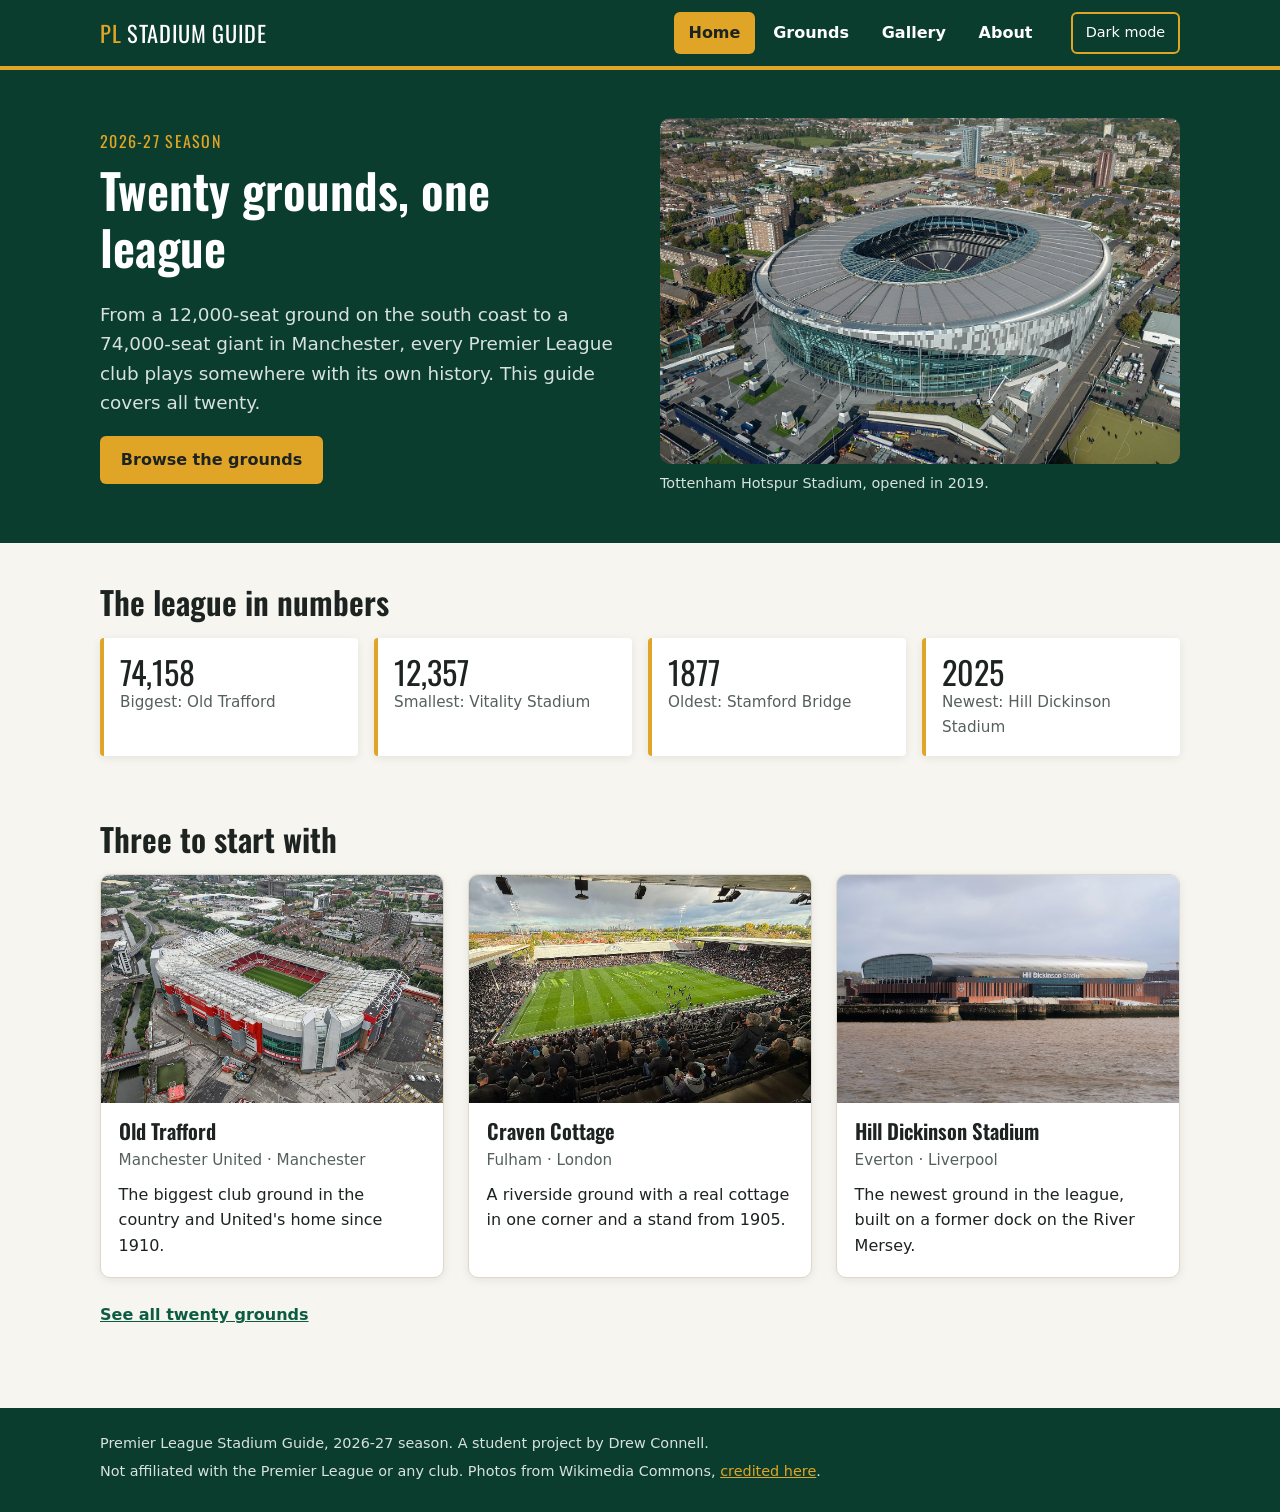
==== index.html @ 8a4874b9 "Build stadium guide site" ====
<!DOCTYPE html>
<html lang="en">
<head>
  <meta charset="UTF-8">
  <meta name="viewport" content="width=device-width, initial-scale=1.0">
  <meta name="description" content="A guide to all twenty Premier League stadiums for the 2026-27 season.">
  <title>Home | Premier League Stadium Guide</title>
  <link rel="preconnect" href="https://fonts.googleapis.com">
  <link rel="preconnect" href="https://fonts.gstatic.com" crossorigin>
  <link href="https://fonts.googleapis.com/css2?family=Oswald:wght@500;600&display=swap" rel="stylesheet">
  <link rel="stylesheet" href="css/style.css">
</head>
<body>
  <a class="skip-link" href="#main">Skip to main content</a>

  <!-- Site header: identical on every page -->
  <header class="site-header">
    <div class="container header-inner">
      <a class="site-logo" href="index.html">PL <span>Stadium Guide</span></a>

      <button class="nav-toggle" type="button" aria-expanded="false" aria-controls="site-nav">
        <span class="nav-toggle-bar" aria-hidden="true"></span>
        <span class="visually-hidden">Menu</span>
      </button>

      <nav class="site-nav" id="site-nav" aria-label="Main">
        <ul class="nav-list">
          <li><a href="index.html" aria-current="page">Home</a></li>
          <li><a href="grounds.html">Grounds</a></li>
          <li><a href="gallery.html">Gallery</a></li>
          <li><a href="about.html">About</a></li>
        </ul>
      </nav>

      <button class="theme-toggle" type="button" aria-pressed="false">Dark mode</button>
    </div>
  </header>

  <main id="main">
    <section class="hero">
      <div class="container hero-inner">
        <div class="hero-text">
          <p class="eyebrow">2026-27 season</p>
          <h1>Twenty grounds, one league</h1>
          <p class="lead">From a 12,000-seat ground on the south coast to a 74,000-seat giant in Manchester, every Premier League club plays somewhere with its own history. This guide covers all twenty.</p>
          <a class="button" href="grounds.html">Browse the grounds</a>
        </div>
        <figure class="hero-figure">
          <img src="images/tottenham-hotspur-stadium.jpg" alt="Tottenham Hotspur Stadium seen from outside" width="1280" height="853">
          <figcaption>Tottenham Hotspur Stadium, opened in 2019.</figcaption>
        </figure>
      </div>
    </section>

    <section class="section container" aria-labelledby="numbers-heading">
      <h2 id="numbers-heading">The league in numbers</h2>
      <ul class="stat-row">
        <li class="stat"><span class="stat-value">74,158</span><span class="stat-label">Biggest: Old Trafford</span></li>
        <li class="stat"><span class="stat-value">12,357</span><span class="stat-label">Smallest: Vitality Stadium</span></li>
        <li class="stat"><span class="stat-value">1877</span><span class="stat-label">Oldest: Stamford Bridge</span></li>
        <li class="stat"><span class="stat-value">2025</span><span class="stat-label">Newest: Hill Dickinson Stadium</span></li>
      </ul>
    </section>

    <section class="section container" aria-labelledby="featured-heading">
      <h2 id="featured-heading">Three to start with</h2>
      <div class="card-grid">
        <article class="card">
          <img class="card-image" src="images/old-trafford.jpg" alt="Old Trafford, home of Manchester United" loading="lazy" width="1280" height="853">
          <div class="card-body">
            <h3>Old Trafford</h3>
            <p class="card-meta">Manchester United · Manchester</p>
            <p>The biggest club ground in the country and United's home since 1910.</p>
          </div>
        </article>
        <article class="card">
          <img class="card-image" src="images/craven-cottage.jpg" alt="Craven Cottage, home of Fulham, beside the River Thames" loading="lazy" width="1280" height="853">
          <div class="card-body">
            <h3>Craven Cottage</h3>
            <p class="card-meta">Fulham · London</p>
            <p>A riverside ground with a real cottage in one corner and a stand from 1905.</p>
          </div>
        </article>
        <article class="card">
          <img class="card-image" src="images/hill-dickinson-stadium.jpg" alt="Hill Dickinson Stadium, home of Everton, on the Liverpool waterfront" loading="lazy" width="1280" height="853">
          <div class="card-body">
            <h3>Hill Dickinson Stadium</h3>
            <p class="card-meta">Everton · Liverpool</p>
            <p>The newest ground in the league, built on a former dock on the River Mersey.</p>
          </div>
        </article>
      </div>
      <p class="section-link"><a href="grounds.html">See all twenty grounds</a></p>
    </section>
  </main>

  <!-- Site footer: identical on every page -->
  <footer class="site-footer">
    <div class="container footer-inner">
      <p>Premier League Stadium Guide, 2026-27 season. A student project by Drew Connell.</p>
      <p>Not affiliated with the Premier League or any club. Photos from Wikimedia Commons, <a href="about.html#credits">credited here</a>.</p>
    </div>
  </footer>

  <script src="js/credits.js"></script>
  <script src="js/script.js"></script>
</body>
</html>
---- css/style.css ----
/* ==========================================================
   Premier League Stadium Guide - shared stylesheet
   Sections: 1. Variables  2. Base  3. Header and nav
             4. Layout  5. Components  6. Page-specific
             7. Footer  8. Responsive
   ========================================================== */

/* ---------- 1. Variables (light theme is the default) ---------- */
:root {
  --color-brand: #0b3d2e;      /* deep pitch green */
  --color-accent: #e0a526;     /* gold */
  --color-bg: #f7f5ef;         /* off-white */
  --color-surface: #ffffff;
  --color-text: #1c2321;
  --color-muted: #55605c;
  --color-border: #ddd8cb;
  --color-link: #0b5c43;
  --color-on-brand: #ffffff;

  --font-heading: "Oswald", "Arial Narrow", Arial, sans-serif;
  --font-body: system-ui, -apple-system, "Segoe UI", Roboto, Arial, sans-serif;

  --radius: 10px;
  --shadow: 0 2px 10px rgba(0, 0, 0, 0.08);
  --max-width: 1120px;
}

/* Dark theme: script.js sets data-theme="dark" on the <html> element */
[data-theme="dark"] {
  --color-bg: #0f1614;
  --color-surface: #18211e;
  --color-text: #e9ece8;
  --color-muted: #a9b3ae;
  --color-border: #2c3833;
  --color-link: #f0bd4f;
  --color-brand: #08281f;
  --shadow: 0 2px 10px rgba(0, 0, 0, 0.4);
}

/* ---------- 2. Base ---------- */
*,
*::before,
*::after {
  box-sizing: border-box;
}

body {
  margin: 0;
  min-height: 100vh;
  display: flex;
  flex-direction: column;
  font-family: var(--font-body);
  font-size: 1rem;
  line-height: 1.6;
  color: var(--color-text);
  background-color: var(--color-bg);
}

main {
  flex: 1;
}

h1,
h2,
h3 {
  font-family: var(--font-heading);
  font-weight: 600;
  line-height: 1.2;
  margin: 0 0 0.5em;
}

h1 { font-size: clamp(2rem, 5vw, 3rem); }
h2 { font-size: clamp(1.5rem, 3.5vw, 2rem); }
h3 { font-size: 1.25rem; }

p {
  margin: 0 0 1em;
}

a {
  color: var(--color-link);
}

img {
  display: block;
  max-width: 100%;
  height: auto;
}

/* Visible keyboard focus everywhere */
:focus-visible {
  outline: 3px solid var(--color-accent);
  outline-offset: 2px;
}

.visually-hidden {
  position: absolute;
  width: 1px;
  height: 1px;
  overflow: hidden;
  clip: rect(0 0 0 0);
  white-space: nowrap;
}

.skip-link {
  position: absolute;
  left: -999px;
  top: 0;
  z-index: 100;
  padding: 0.5rem 1rem;
  background: var(--color-accent);
  color: #1c2321;
}

.skip-link:focus {
  left: 0;
}

/* ---------- 3. Header and nav ---------- */
.site-header {
  position: sticky;
  top: 0;
  z-index: 10;
  background-color: var(--color-brand);
  color: var(--color-on-brand);
  border-bottom: 4px solid var(--color-accent);
}

.header-inner {
  display: flex;
  align-items: center;
  gap: 1.5rem;
  padding-top: 0.75rem;
  padding-bottom: 0.75rem;
}

.site-logo {
  font-family: var(--font-heading);
  font-size: 1.4rem;
  color: var(--color-accent);
  text-decoration: none;
  text-transform: uppercase;
  letter-spacing: 0.03em;
}

.site-logo span {
  color: var(--color-on-brand);
}

.site-nav {
  margin-left: auto;
}

.nav-list {
  display: flex;
  gap: 0.25rem;
  margin: 0;
  padding: 0;
  list-style: none;
}

.nav-list a {
  display: block;
  padding: 0.5rem 0.9rem;
  border-radius: 6px;
  color: var(--color-on-brand);
  text-decoration: none;
  font-weight: 600;
}

.nav-list a:hover {
  background-color: rgba(255, 255, 255, 0.14);
}

.nav-list a[aria-current="page"] {
  background-color: var(--color-accent);
  color: #1c2321;
}

.theme-toggle,
.nav-toggle {
  padding: 0.45rem 0.8rem;
  border: 2px solid var(--color-accent);
  border-radius: 6px;
  background: transparent;
  color: var(--color-on-brand);
  font: inherit;
  font-size: 0.9rem;
  cursor: pointer;
}

.theme-toggle:hover,
.nav-toggle:hover {
  background-color: rgba(255, 255, 255, 0.14);
}

/* Hamburger button: only shown on small screens (see section 8) */
.nav-toggle {
  display: none;
  margin-left: auto;
  padding: 0.7rem 0.6rem;
}

.nav-toggle-bar,
.nav-toggle-bar::before,
.nav-toggle-bar::after {
  display: block;
  width: 22px;
  height: 2px;
  background-color: var(--color-on-brand);
}

.nav-toggle-bar {
  position: relative;
}

.nav-toggle-bar::before,
.nav-toggle-bar::after {
  content: "";
  position: absolute;
  left: 0;
}

.nav-toggle-bar::before { top: -7px; }
.nav-toggle-bar::after { top: 7px; }

/* ---------- 4. Layout ---------- */
.container {
  width: 100%;
  max-width: var(--max-width);
  margin-left: auto;
  margin-right: auto;
  padding-left: 1.25rem;
  padding-right: 1.25rem;
}

.narrow {
  max-width: 760px;
}

.section {
  padding-top: 2.5rem;
  padding-bottom: 1.5rem;
}

.lead {
  font-size: 1.15rem;
  color: var(--color-muted);
  max-width: 60ch;
}

.card-grid {
  display: grid;
  grid-template-columns: repeat(3, 1fr);
  gap: 1.5rem;
}

/* ---------- 5. Components ---------- */
.button {
  display: inline-block;
  padding: 0.7rem 1.3rem;
  border-radius: 6px;
  background-color: var(--color-accent);
  color: #1c2321;
  font-weight: 700;
  text-decoration: none;
}

.button:hover {
  filter: brightness(1.08);
}

.eyebrow {
  margin-bottom: 0.4rem;
  color: var(--color-accent);
  font-family: var(--font-heading);
  text-transform: uppercase;
  letter-spacing: 0.08em;
}

/* Stadium card */
.card {
  display: flex;
  flex-direction: column;
  overflow: hidden;
  border: 1px solid var(--color-border);
  border-radius: var(--radius);
  background-color: var(--color-surface);
  box-shadow: var(--shadow);
}

.card-image,
.image-placeholder {
  width: 100%;
  aspect-ratio: 3 / 2;
  object-fit: cover;
}

/* Shown by script.js when a photo file is missing */
.image-placeholder {
  display: flex;
  align-items: center;
  justify-content: center;
  padding: 1rem;
  background: linear-gradient(135deg, #0b3d2e, #14654b);
  color: #ffffff;
  font-family: var(--font-heading);
  font-size: 1.2rem;
  text-align: center;
}

.card-body {
  padding: 1rem 1.1rem 1.2rem;
}

.card-body h2,
.card-body h3 {
  font-size: 1.3rem;
  margin-bottom: 0.2rem;
}

.card-meta {
  margin-bottom: 0.6rem;
  color: var(--color-muted);
  font-size: 0.95rem;
}

.card-facts {
  display: flex;
  gap: 1.5rem;
  margin: 0 0 0.75rem;
}

.card-facts div {
  display: flex;
  flex-direction: column;
}

.card-facts dt {
  color: var(--color-muted);
  font-size: 0.75rem;
  text-transform: uppercase;
  letter-spacing: 0.06em;
}

.card-facts dd {
  margin: 0;
  font-family: var(--font-heading);
  font-size: 1.2rem;
}

.card-body p:last-child {
  margin-bottom: 0;
}

/* ---------- 6. Page-specific ---------- */

/* Home: hero */
.hero {
  background-color: var(--color-brand);
  color: var(--color-on-brand);
}

.hero-inner {
  display: grid;
  grid-template-columns: 1fr 1fr;
  align-items: center;
  gap: 2.5rem;
  padding-top: 3rem;
  padding-bottom: 3rem;
}

.hero .lead {
  color: #d8e2dd;
}

.hero-figure {
  margin: 0;
}

.hero-figure img,
.hero-figure .image-placeholder {
  border-radius: var(--radius);
  aspect-ratio: 3 / 2;
  object-fit: cover;
  width: 100%;
}

.hero-figure figcaption {
  margin-top: 0.5rem;
  color: #d8e2dd;
  font-size: 0.9rem;
}

/* Home: stat row */
.stat-row {
  display: grid;
  grid-template-columns: repeat(4, 1fr);
  gap: 1rem;
  margin: 0;
  padding: 0;
  list-style: none;
}

.stat {
  padding: 1rem;
  border-left: 4px solid var(--color-accent);
  border-radius: 4px;
  background-color: var(--color-surface);
  box-shadow: var(--shadow);
}

.stat-value {
  display: block;
  font-family: var(--font-heading);
  font-size: 2rem;
  line-height: 1.1;
}

.stat-label {
  color: var(--color-muted);
  font-size: 0.95rem;
}

.section-link {
  margin-top: 1.5rem;
  font-weight: 600;
}

/* Grounds: search, filter and sort controls */
.controls {
  display: grid;
  grid-template-columns: 2fr 1fr 1fr;
  gap: 1rem;
  margin: 1.5rem 0 1rem;
}

.control label {
  display: block;
  margin-bottom: 0.25rem;
  font-size: 0.9rem;
  font-weight: 600;
}

.control input,
.control select {
  width: 100%;
  padding: 0.6rem 0.7rem;
  border: 1px solid var(--color-border);
  border-radius: 6px;
  background-color: var(--color-surface);
  color: var(--color-text);
  font: inherit;
}

.results-count {
  color: var(--color-muted);
}

.empty-message {
  grid-column: 1 / -1;
  padding: 2rem;
  border: 2px dashed var(--color-border);
  border-radius: var(--radius);
  text-align: center;
}

/* Gallery grid */
.gallery-grid {
  display: grid;
  grid-template-columns: repeat(4, 1fr);
  gap: 0.75rem;
  margin: 1.5rem 0 0;
  padding: 0;
  list-style: none;
}

.gallery-item {
  position: relative;
  display: block;
  width: 100%;
  padding: 0;
  overflow: hidden;
  border: 0;
  border-radius: var(--radius);
  background: none;
  cursor: pointer;
}

.gallery-item img,
.gallery-item .image-placeholder {
  width: 100%;
  aspect-ratio: 4 / 3;
  object-fit: cover;
  transition: transform 0.2s ease;
}

.gallery-item:hover img {
  transform: scale(1.04);
}

.gallery-label {
  position: absolute;
  left: 0;
  right: 0;
  bottom: 0;
  padding: 1.5rem 0.6rem 0.5rem;
  background: linear-gradient(transparent, rgba(0, 0, 0, 0.8));
  color: #ffffff;
  font-size: 0.9rem;
  font-weight: 600;
  text-align: left;
}

/* Lightbox */
.lightbox {
  position: fixed;
  inset: 0;
  z-index: 50;
  display: flex;
  align-items: center;
  justify-content: center;
  gap: 0.5rem;
  padding: 1rem;
  background-color: rgba(0, 0, 0, 0.92);
}

.lightbox[hidden] {
  display: none;
}

.lightbox-figure {
  margin: 0;
  max-width: min(1100px, 100%);
  text-align: center;
}

.lightbox-figure img,
.lightbox-figure .image-placeholder {
  max-height: 78vh;
  margin: 0 auto;
  border-radius: 6px;
}

.lightbox-figure figcaption {
  margin-top: 0.75rem;
  color: #ffffff;
}

.lightbox-button {
  flex-shrink: 0;
  width: 44px;
  height: 44px;
  border: 0;
  border-radius: 50%;
  background-color: rgba(255, 255, 255, 0.15);
  color: #ffffff;
  font-size: 1.6rem;
  line-height: 1;
  cursor: pointer;
}

.lightbox-button:hover {
  background-color: rgba(255, 255, 255, 0.3);
}

.lightbox-close {
  position: absolute;
  top: 1rem;
  right: 1rem;
}

/* About: FAQ accordion */
.faq-item {
  border-bottom: 1px solid var(--color-border);
}

.faq-item h3 {
  margin: 0;
  font-family: var(--font-body);
  font-size: 1rem;
}

.faq-question {
  display: flex;
  justify-content: space-between;
  align-items: center;
  gap: 1rem;
  width: 100%;
  padding: 1rem 0;
  border: 0;
  background: none;
  color: var(--color-text);
  font: inherit;
  font-weight: 600;
  text-align: left;
  cursor: pointer;
}

.faq-question::after {
  content: "+";
  color: var(--color-link);
  font-size: 1.5rem;
  line-height: 1;
}

.faq-question[aria-expanded="true"]::after {
  content: "\2212"; /* minus sign */
}

.faq-answer {
  padding-bottom: 0.5rem;
  color: var(--color-muted);
}

/* About: image credits */
.credits-list {
  padding-left: 1.2rem;
  font-size: 0.95rem;
}

.credits-list li {
  margin-bottom: 0.4rem;
}

/* ---------- 7. Footer ---------- */
.site-footer {
  margin-top: 2.5rem;
  padding: 1.5rem 0;
  background-color: var(--color-brand);
  color: #d8e2dd;
  font-size: 0.9rem;
}

.site-footer p {
  margin: 0 0 0.3rem;
}

.site-footer a {
  color: var(--color-accent);
}

/* ---------- 8. Responsive ---------- */

/* Tablet */
@media (max-width: 900px) {
  .card-grid {
    grid-template-columns: repeat(2, 1fr);
  }

  .gallery-grid {
    grid-template-columns: repeat(3, 1fr);
  }

  .stat-row {
    grid-template-columns: repeat(2, 1fr);
  }
}

/* Phone: single column, nav collapses behind the menu button */
@media (max-width: 600px) {
  .header-inner {
    flex-wrap: wrap;
    gap: 0.75rem;
  }

  .site-logo {
    margin-right: auto;
    font-size: 1.1rem;
  }

  .theme-toggle {
    order: 1;
  }

  .nav-toggle {
    display: block;
    order: 2;
    margin-left: 0;
  }

  .site-nav {
    display: none;
    order: 3;
    width: 100%;
    margin-left: 0;
  }

  .site-nav.is-open {
    display: block;
  }

  .nav-list {
    flex-direction: column;
  }

  .hero-inner {
    grid-template-columns: 1fr;
    padding-top: 2rem;
    padding-bottom: 2rem;
  }

  .card-grid,
  .controls {
    grid-template-columns: 1fr;
  }

  .gallery-grid {
    grid-template-columns: repeat(2, 1fr);
  }

  .lightbox-prev,
  .lightbox-next {
    position: absolute;
    bottom: 1rem;
  }

  .lightbox-prev { left: 1rem; }
  .lightbox-next { right: 1rem; }
}

/* Respect the reduced-motion system setting */
@media (prefers-reduced-motion: reduce) {
  * {
    transition: none !important;
  }
}
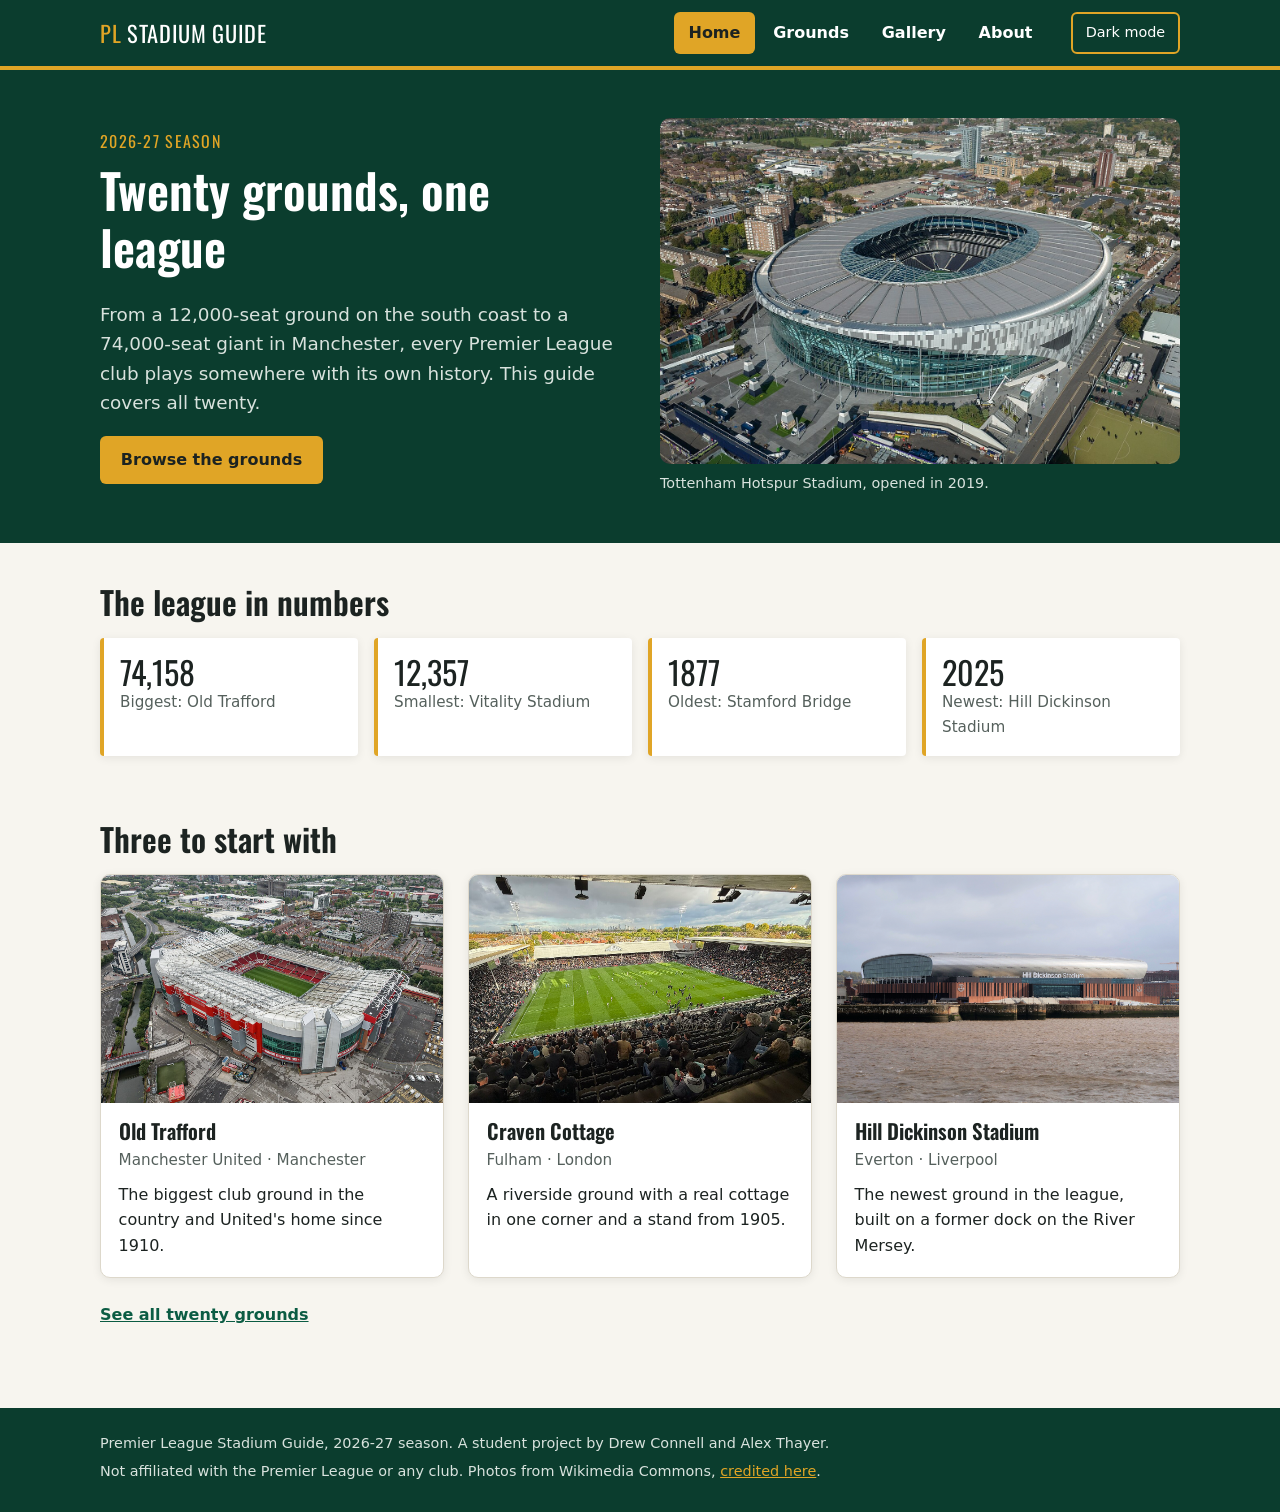
==== commit 4bf040bf: "Credit both partners in footer and About page" ====
--- a/index.html
+++ b/index.html
@@ -97,7 +97,7 @@
   <!-- Site footer: identical on every page -->
   <footer class="site-footer">
     <div class="container footer-inner">
-      <p>Premier League Stadium Guide, 2026-27 season. A student project by Drew Connell.</p>
+      <p>Premier League Stadium Guide, 2026-27 season. A student project by Drew Connell and Alex Thayer.</p>
       <p>Not affiliated with the Premier League or any club. Photos from Wikimedia Commons, <a href="about.html#credits">credited here</a>.</p>
     </div>
   </footer>
